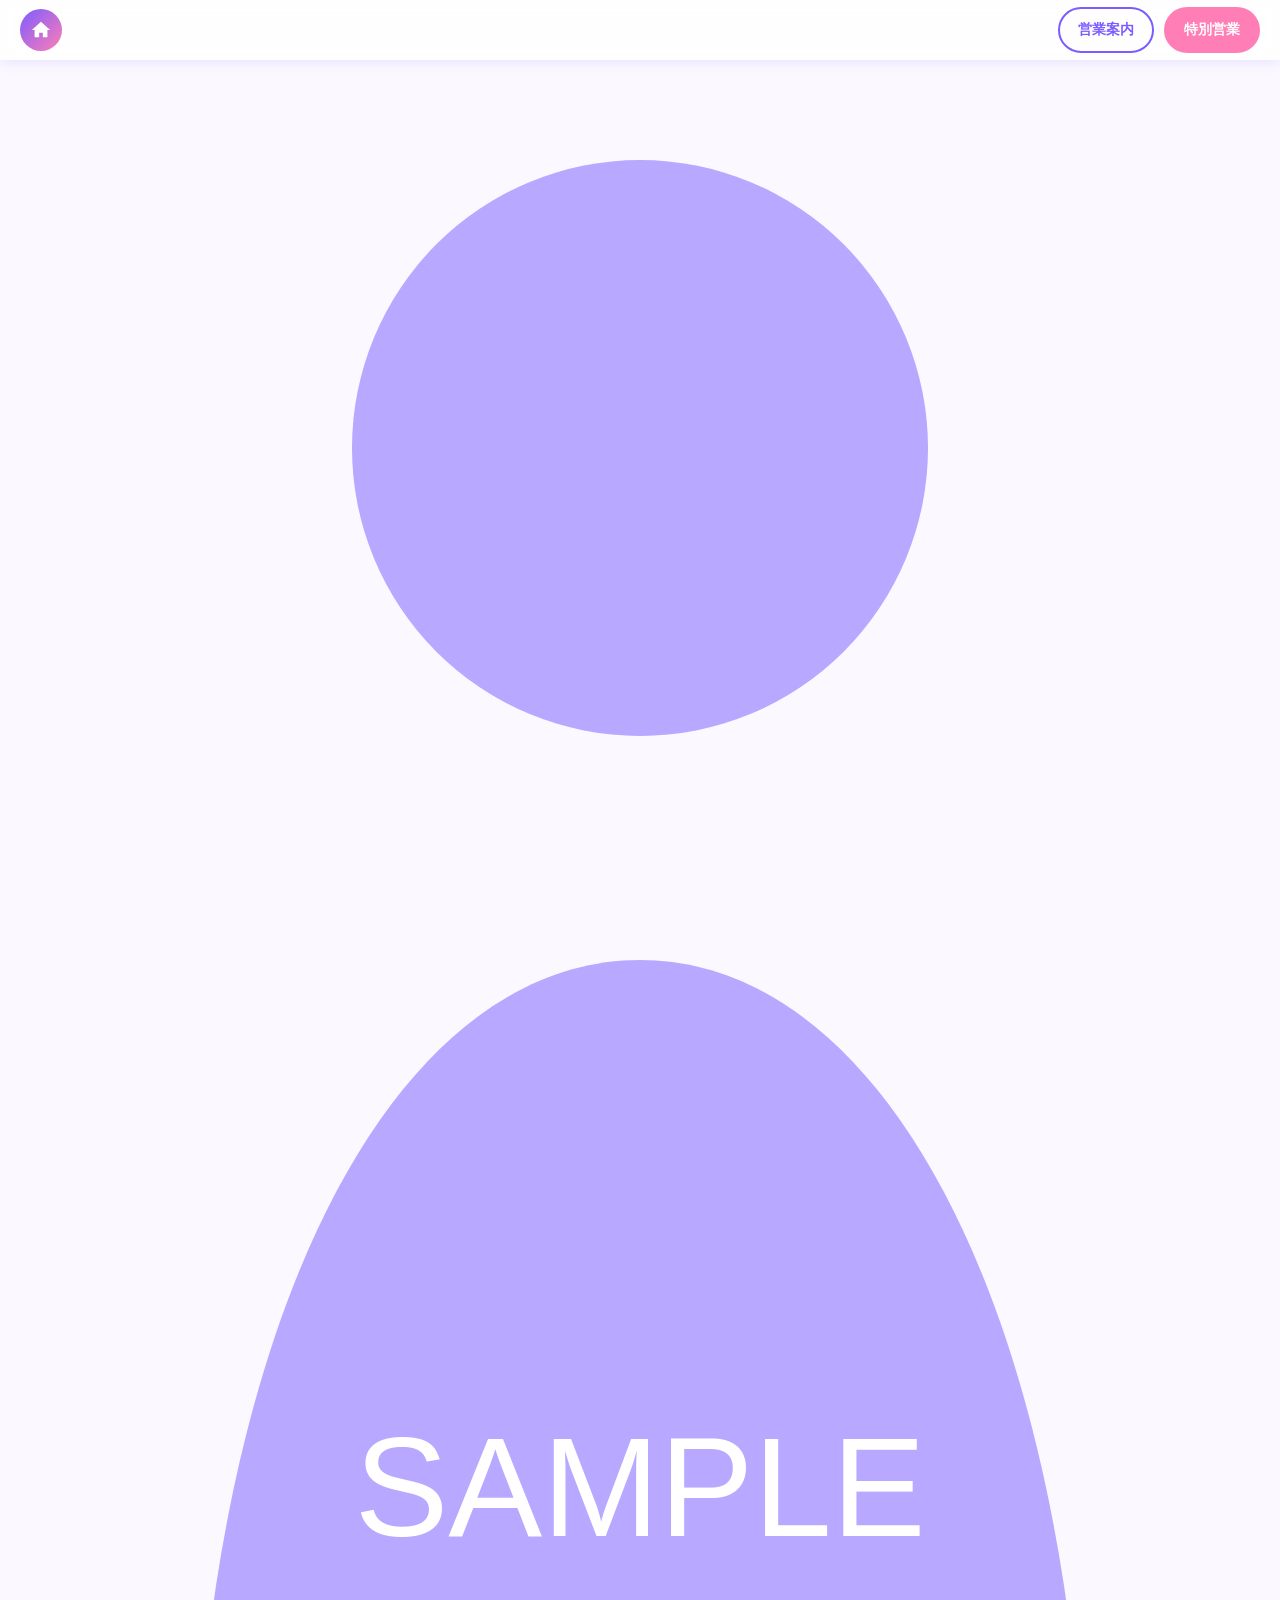
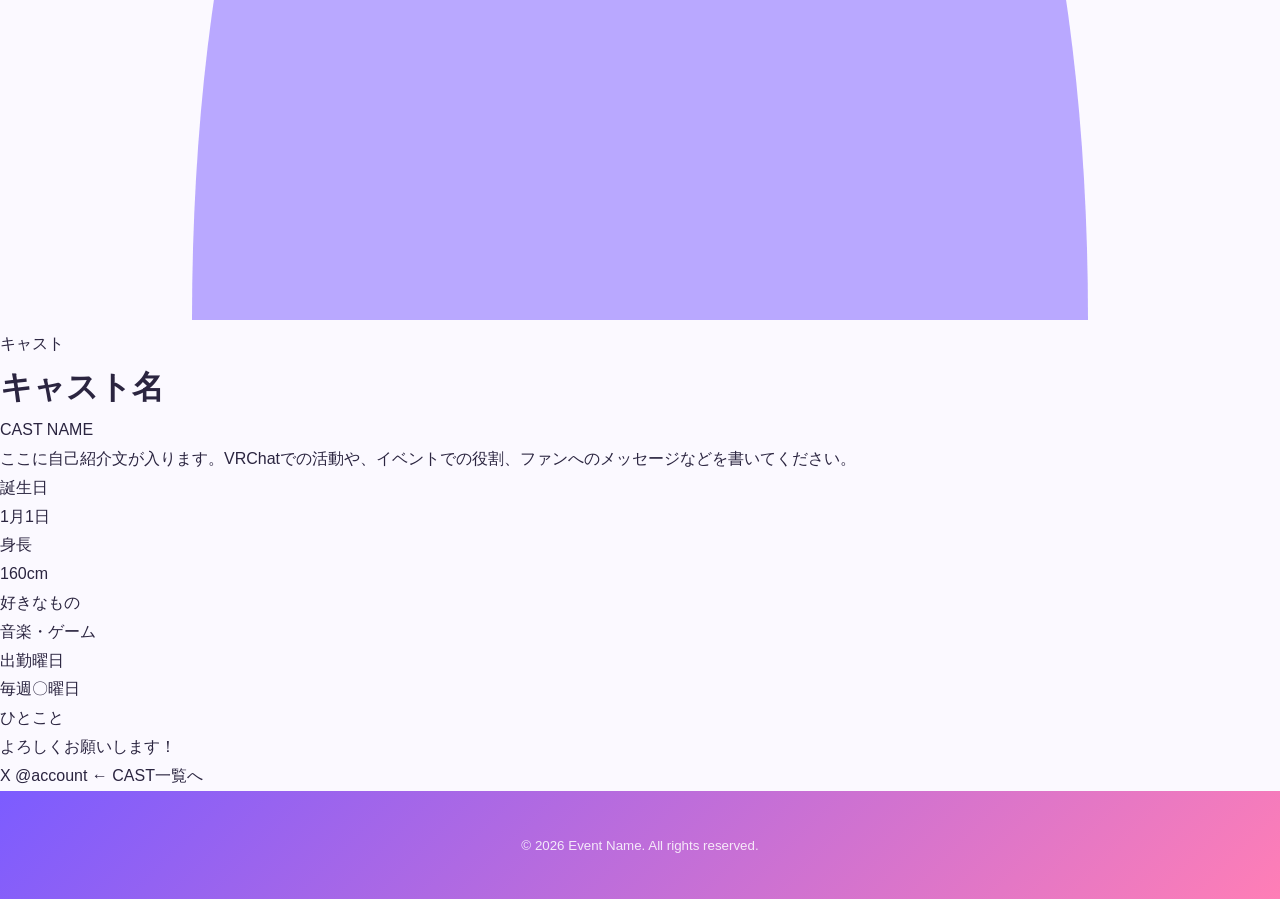
==== cast1.html @ 2e3e6b28 "Add files via upload" ====
<!DOCTYPE html>
<html lang="ja">
<head>
<meta charset="UTF-8">
<meta name="viewport" content="width=device-width, initial-scale=1">
<title>キャスト名 | VRChatイベント</title>
<link rel="stylesheet" href="style.css">
</head>
<body>
<header>
  <a class="home" href="index.html" aria-label="ホーム"><svg viewBox="0 0 24 24"><path d="M12 3 2 12h3v8h5v-5h4v5h5v-8h3z"/></svg></a>
  <nav><a href="index.html#regular">営業案内</a><a class="sp" href="index.html#special">特別営業</a></nav>
</header>

<main class="profile">
  <div class="p-photo"><img src="data:image/svg+xml,%3Csvg xmlns='http://www.w3.org/2000/svg' viewBox='0 0 200 300'%3E%3Ccircle cx='100' cy='70' r='45' fill='%23b9a8ff'/%3E%3Cpath d='M30 300c0-90 30-150 70-150s70 60 70 150z' fill='%23b9a8ff'/%3E%3Ctext x='100' y='240' font-size='22' text-anchor='middle' fill='%23fff' font-family='sans-serif'%3ESAMPLE%3C/text%3E%3C/svg%3E" alt="キャスト名"></div>
  <div class="p-body">
    <span class="tag">キャスト</span>
    <h1>キャスト名</h1>
    <span class="en">CAST NAME</span>
    <p class="p-msg">ここに自己紹介文が入ります。VRChatでの活動や、イベントでの役割、ファンへのメッセージなどを書いてください。</p>
    <dl>
      <dt>誕生日</dt><dd>1月1日</dd>
      <dt>身長</dt><dd>160cm</dd>
      <dt>好きなもの</dt><dd>音楽・ゲーム</dd>
      <dt>出勤曜日</dt><dd>毎週〇曜日</dd>
      <dt>ひとこと</dt><dd>よろしくお願いします！</dd>
    </dl>
    <div class="p-links">
      <a href="#" target="_blank" rel="noopener">X @account</a>
      <a href="index.html#cast">&larr; CAST一覧へ</a>
    </div>
  </div>
</main>

<footer><small>&copy; 2026 Event Name. All rights reserved.</small></footer>
</body>
</html>
---- style.css ----
:root{--main:#7c5cff;--sub:#ff7eb6;--bg:#fbf9ff;--text:#2b2540;--card:#fff}
*{box-sizing:border-box;margin:0;padding:0}
html{scroll-behavior:smooth;scroll-padding-top:70px}
body{font-family:"Hiragino Sans","Noto Sans JP",sans-serif;background:var(--bg);color:var(--text);line-height:1.8}
a{color:inherit;text-decoration:none}

/* ヘッダー（スクロールしても追従） */
header{position:fixed;top:0;left:0;right:0;z-index:100;height:60px;display:flex;justify-content:space-between;align-items:center;padding:0 20px;background:rgba(255,255,255,.85);backdrop-filter:blur(8px);box-shadow:0 2px 12px rgba(124,92,255,.15)}
.home{width:42px;height:42px;border-radius:50%;background:linear-gradient(135deg,var(--main),var(--sub));display:grid;place-items:center}
.home svg{width:22px;height:22px;fill:#fff}
nav{display:flex;gap:10px}
nav a{padding:8px 18px;border-radius:999px;font-weight:700;font-size:14px;border:2px solid var(--main);color:var(--main);transition:.2s}
nav a:hover{background:var(--main);color:#fff}
nav a.sp{border-color:var(--sub);background:var(--sub);color:#fff}

/* ヒーロー */
.hero{min-height:100vh;display:grid;place-items:center;text-align:center;padding:100px 20px 60px;background:radial-gradient(circle at 20% 20%,#ffd6ec 0,transparent 45%),radial-gradient(circle at 80% 70%,#cfc4ff 0,transparent 50%),var(--bg)}
.hero small{letter-spacing:.3em;color:var(--main);font-weight:700}
.hero h1{font-size:clamp(32px,7vw,64px);line-height:1.2;margin:12px 0;background:linear-gradient(90deg,var(--main),var(--sub));-webkit-background-clip:text;background-clip:text;color:transparent}
.hero p{max-width:560px;margin:0 auto}

section{padding:80px 20px;max-width:1000px;margin:0 auto}
h2{text-align:center;font-size:30px;margin-bottom:40px}
h2::after{content:"";display:block;width:60px;height:4px;margin:10px auto 0;border-radius:2px;background:linear-gradient(90deg,var(--main),var(--sub))}

/* 営業案内 */
.info{display:grid;grid-template-columns:repeat(auto-fit,minmax(260px,1fr));gap:20px}
.box{background:var(--card);border-radius:20px;padding:28px;box-shadow:0 6px 24px rgba(124,92,255,.12)}
.box h3{color:var(--main);margin-bottom:8px}
.box.special{border:3px solid var(--sub)}
.box.special h3{color:var(--sub)}
.box dl{display:grid;grid-template-columns:5em 1fr;gap:4px 8px;font-size:15px}
.box dt{font-weight:700}

/* キャストプロフィール */
.cast{display:grid;grid-template-columns:repeat(auto-fit,minmax(280px,1fr));gap:60px 24px;padding-top:60px}
.card{background:var(--card);border-radius:24px;padding:0 24px 28px;box-shadow:0 6px 24px rgba(124,92,255,.12)}
.photo{height:280px;margin-top:-50px;display:flex;justify-content:center;align-items:flex-end}
/* ↓ここのsrcを透過PNGに差し替えて下さい */
.photo img{max-height:100%;max-width:100%;filter:drop-shadow(0 6px 8px rgba(0,0,0,.2))}
.card h3{font-size:22px;text-align:center;margin-top:12px}
.card .en{display:block;text-align:center;font-size:12px;color:var(--main);letter-spacing:.15em}
.card .tag{display:block;width:fit-content;margin:10px auto;padding:2px 14px;border-radius:999px;background:var(--sub);color:#fff;font-size:12px;font-weight:700}
.card dl{display:grid;grid-template-columns:5.5em 1fr;gap:4px 8px;font-size:14px;border-top:1px dashed #cfc4ff;padding-top:12px}
.card dt{color:var(--main);font-weight:700}
.card .x{display:block;text-align:center;margin-top:14px;font-size:13px;font-weight:700;color:var(--main)}

/* フッター */
footer{background:linear-gradient(135deg,var(--main),var(--sub));color:#fff;text-align:center;padding:40px 20px}
.sns{display:flex;justify-content:center;gap:20px;margin-bottom:16px}
.sns a{width:52px;height:52px;border-radius:50%;background:#fff;display:grid;place-items:center;transition:.2s}
.sns a:hover{transform:translateY(-4px)}
.sns svg{width:26px;height:26px;fill:var(--main)}
footer small{opacity:.85}

@media(max-width:600px){nav a{padding:6px 12px;font-size:12px}}
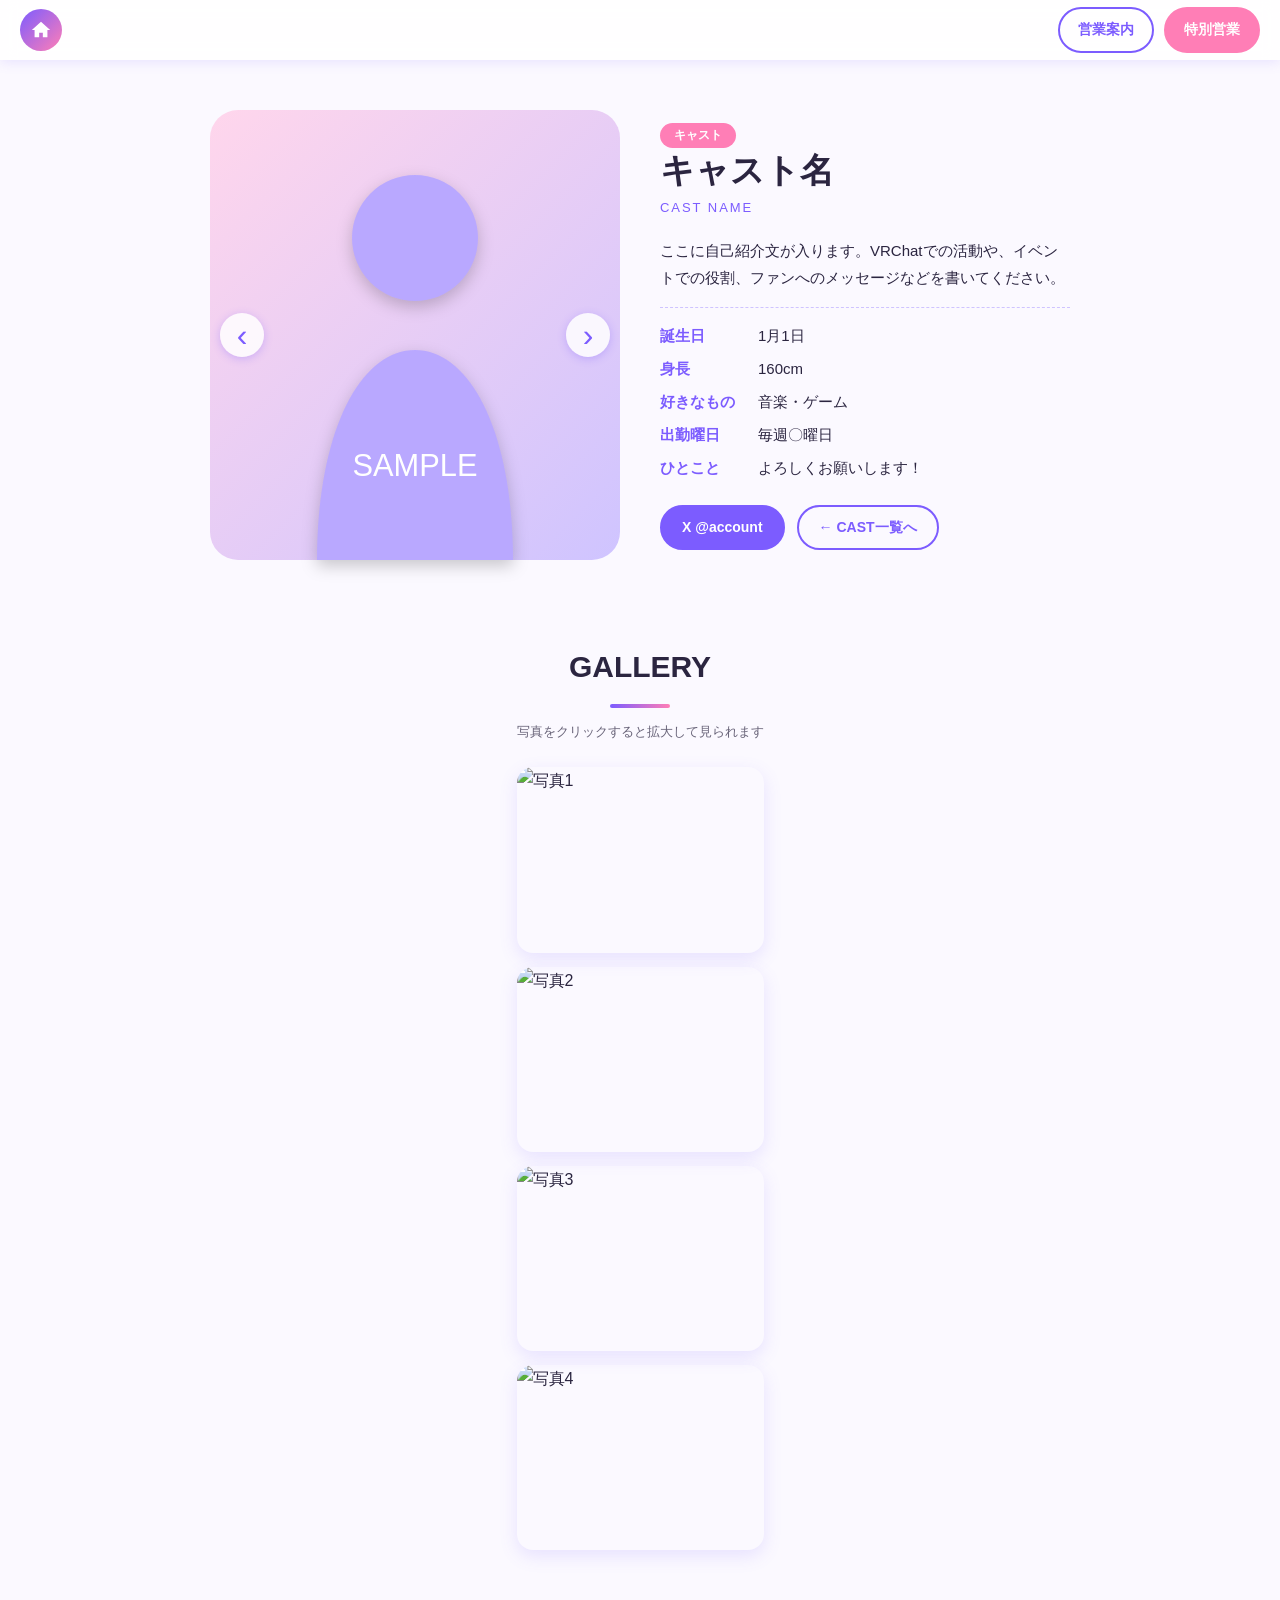
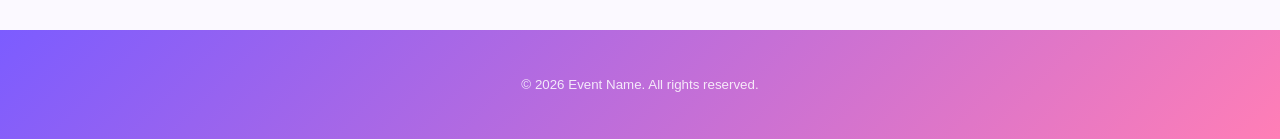
==== commit 9fd03ae9: "Add files via upload" ====
--- a/cast1.html
+++ b/cast1.html
@@ -13,7 +13,27 @@
 </header>
 
 <main class="profile">
-  <div class="p-photo"><img src="data:image/svg+xml,%3Csvg xmlns='http://www.w3.org/2000/svg' viewBox='0 0 200 300'%3E%3Ccircle cx='100' cy='70' r='45' fill='%23b9a8ff'/%3E%3Cpath d='M30 300c0-90 30-150 70-150s70 60 70 150z' fill='%23b9a8ff'/%3E%3Ctext x='100' y='240' font-size='22' text-anchor='middle' fill='%23fff' font-family='sans-serif'%3ESAMPLE%3C/text%3E%3C/svg%3E" alt="キャスト名"></div>
+  <div class="p-photo slider">
+    <!-- 写真を増やす: input と slide をそれぞれ1つ追加し、矢印のfor番号を揃える -->
+    <input type="radio" name="pose" id="pose1" checked>
+    <input type="radio" name="pose" id="pose2">
+    <input type="radio" name="pose" id="pose3">
+    <div class="slide">
+      <img src="data:image/svg+xml,%3Csvg xmlns='http://www.w3.org/2000/svg' viewBox='0 0 200 300'%3E%3Ccircle cx='100' cy='70' r='45' fill='%23b9a8ff'/%3E%3Cpath d='M30 300c0-90 30-150 70-150s70 60 70 150z' fill='%23b9a8ff'/%3E%3Ctext x='100' y='240' font-size='22' text-anchor='middle' fill='%23fff' font-family='sans-serif'%3ESAMPLE%3C/text%3E%3C/svg%3E" alt="キャスト名 1">
+      <label class="arrow prev" for="pose3" aria-label="前の写真">&#8249;</label>
+      <label class="arrow next" for="pose2" aria-label="次の写真">&#8250;</label>
+    </div>
+    <div class="slide">
+      <img src="img/cast1-pose2.svg" alt="キャスト名 2">
+      <label class="arrow prev" for="pose1" aria-label="前の写真">&#8249;</label>
+      <label class="arrow next" for="pose3" aria-label="次の写真">&#8250;</label>
+    </div>
+    <div class="slide">
+      <img src="img/cast1-pose3.svg" alt="キャスト名 3">
+      <label class="arrow prev" for="pose2" aria-label="前の写真">&#8249;</label>
+      <label class="arrow next" for="pose1" aria-label="次の写真">&#8250;</label>
+    </div>
+  </div>
   <div class="p-body">
     <span class="tag">キャスト</span>
     <h1>キャスト名</h1>
@@ -31,6 +51,45 @@
       <a href="index.html#cast">&larr; CAST一覧へ</a>
     </div>
   </div>
+  <section class="gallery" id="gallery">
+    <h2>GALLERY</h2>
+    <p class="g-note">写真をクリックすると拡大して見られます</p>
+    <div class="g-grid">
+      <!-- 写真を増やす: サムネ行と、下の拡大用ブロックをそれぞれコピーし、番号(photoN)を揃える -->
+      <a class="g-item" href="#photo1"><img src="img/photo-sample1.svg" alt="写真1"></a>
+      <a class="g-item" href="#photo2"><img src="img/photo-sample2.svg" alt="写真2"></a>
+      <a class="g-item" href="#photo3"><img src="img/photo-sample3.svg" alt="写真3"></a>
+      <a class="g-item" href="#photo4"><img src="img/photo-sample4.svg" alt="写真4"></a>
+    </div>
+    <div class="lb" id="photo1">
+      <a class="lb-bg" href="#gallery" aria-label="閉じる"></a>
+      <img src="img/photo-sample1.svg" alt="写真1">
+      <a class="lb-close" href="#gallery" aria-label="閉じる">&times;</a>
+      <a class="lb-prev" href="#photo4" aria-label="前へ">&#8249;</a>
+      <a class="lb-next" href="#photo2" aria-label="次へ">&#8250;</a>
+    </div>
+    <div class="lb" id="photo2">
+      <a class="lb-bg" href="#gallery" aria-label="閉じる"></a>
+      <img src="img/photo-sample2.svg" alt="写真2">
+      <a class="lb-close" href="#gallery" aria-label="閉じる">&times;</a>
+      <a class="lb-prev" href="#photo1" aria-label="前へ">&#8249;</a>
+      <a class="lb-next" href="#photo3" aria-label="次へ">&#8250;</a>
+    </div>
+    <div class="lb" id="photo3">
+      <a class="lb-bg" href="#gallery" aria-label="閉じる"></a>
+      <img src="img/photo-sample3.svg" alt="写真3">
+      <a class="lb-close" href="#gallery" aria-label="閉じる">&times;</a>
+      <a class="lb-prev" href="#photo2" aria-label="前へ">&#8249;</a>
+      <a class="lb-next" href="#photo4" aria-label="次へ">&#8250;</a>
+    </div>
+    <div class="lb" id="photo4">
+      <a class="lb-bg" href="#gallery" aria-label="閉じる"></a>
+      <img src="img/photo-sample4.svg" alt="写真4">
+      <a class="lb-close" href="#gallery" aria-label="閉じる">&times;</a>
+      <a class="lb-prev" href="#photo3" aria-label="前へ">&#8249;</a>
+      <a class="lb-next" href="#photo1" aria-label="次へ">&#8250;</a>
+    </div>
+  </section>
 </main>
 
 <footer><small>&copy; 2026 Event Name. All rights reserved.</small></footer>
--- a/style.css
+++ b/style.css
@@ -1,4 +1,3 @@
-
 :root{--main:#7c5cff;--sub:#ff7eb6;--bg:#fbf9ff;--text:#2b2540;--card:#fff}
 *{box-sizing:border-box;margin:0;padding:0}
 html{scroll-behavior:smooth;scroll-padding-top:70px}
@@ -49,9 +48,105 @@
 /* フッター */
 footer{background:linear-gradient(135deg,var(--main),var(--sub));color:#fff;text-align:center;padding:40px 20px}
 .sns{display:flex;justify-content:center;gap:20px;margin-bottom:16px}
-.sns a{width:52px;height:52px;border-radius:50%;background:#fff;display:grid;place-items:center;transition:.2s}
+.sns a{width:52px;height:52px;border-radius:50%;background:#fff;overflow:hidden;display:block;transition:.2s}
 .sns a:hover{transform:translateY(-4px)}
-.sns svg{width:26px;height:26px;fill:var(--main)}
+.sns a img{width:100%;height:100%;object-fit:cover;display:block}
 footer small{opacity:.85}
 
 @media(max-width:600px){nav a{padding:6px 12px;font-size:12px}}
+
+/* カード → 個人ページへのリンク */
+.card{position:relative;transition:.2s}
+.card:hover{transform:translateY(-4px)}
+.card .more{display:block;width:fit-content;margin:16px auto 0;padding:6px 22px;border-radius:999px;background:var(--main);color:#fff;font-size:13px;font-weight:700}
+.card .more::after{content:"";position:absolute;inset:0;border-radius:24px}
+.card .x{position:relative;z-index:1}
+
+/* 個人プロフィールページ */
+.profile{max-width:900px;margin:0 auto;padding:110px 20px 80px;display:grid;grid-template-columns:1fr 1fr;gap:40px;align-items:center}
+.p-photo{background:linear-gradient(135deg,#ffd6ec,#cfc4ff);border-radius:28px;padding:30px 20px 0;display:flex;justify-content:center;align-items:flex-end;min-height:420px}
+.p-photo img{max-width:100%;max-height:420px;filter:drop-shadow(0 6px 8px rgba(0,0,0,.2))}
+.p-body .tag{display:inline-block;padding:2px 14px;border-radius:999px;background:var(--sub);color:#fff;font-size:12px;font-weight:700}
+.p-body h1{font-size:34px;line-height:1.3}
+.p-body .en{color:var(--main);letter-spacing:.15em;font-size:13px}
+.p-msg{margin:16px 0;font-size:15px}
+.p-body dl{display:grid;grid-template-columns:6em 1fr;gap:6px 8px;border-top:1px dashed #cfc4ff;padding-top:14px;font-size:15px}
+.p-body dt{color:var(--main);font-weight:700}
+.p-links{display:flex;gap:12px;flex-wrap:wrap;margin-top:24px}
+.p-links a{padding:8px 20px;border-radius:999px;border:2px solid var(--main);color:var(--main);font-weight:700;font-size:14px}
+.p-links a:first-child{background:var(--main);color:#fff}
+@media(max-width:700px){.profile{grid-template-columns:1fr}}
+
+/* ギャラリー（CSSのみ） */
+.gallery{grid-column:1/-1;padding:40px 0 0}
+.gallery h2{margin-bottom:12px}
+.g-note{text-align:center;font-size:13px;margin-bottom:24px;opacity:.7}
+.g-grid{display:grid;grid-template-columns:repeat(auto-fill,minmax(180px,1fr));gap:14px}
+.g-item{display:block;border-radius:16px;overflow:hidden;cursor:zoom-in;aspect-ratio:4/3;box-shadow:0 6px 18px rgba(124,92,255,.15);transition:.2s}
+.g-item:hover{transform:translateY(-4px)}
+.g-item img{width:100%;height:100%;object-fit:cover;display:block}
+.lb{display:none;position:fixed;inset:0;z-index:200;background:rgba(20,15,40,.88);align-items:center;justify-content:center}
+.lb:target{display:flex}
+.lb-bg{position:absolute;inset:0;cursor:zoom-out}
+.lb>img{position:relative;max-width:80vw;max-height:86vh;border-radius:12px;pointer-events:none}
+.lb-close,.lb-prev,.lb-next{position:absolute;display:grid;place-items:center;width:48px;height:48px;border-radius:50%;background:rgba(255,255,255,.25);color:#fff;font-size:34px;line-height:1}
+.lb-close:hover,.lb-prev:hover,.lb-next:hover{background:rgba(255,255,255,.5)}
+.lb-close{top:16px;right:16px}
+.lb-prev{left:12px;top:50%;transform:translateY(-50%)}
+.lb-next{right:12px;top:50%;transform:translateY(-50%)}
+
+/* 大きい写真のスライダー（CSSのみ） */
+.p-photo{position:relative}
+.slider input{display:none}
+.slide{display:none;width:100%;justify-content:center;align-items:flex-end}
+.slider input:nth-of-type(1):checked ~ .slide:nth-of-type(1){display:flex}
+.slider input:nth-of-type(2):checked ~ .slide:nth-of-type(2){display:flex}
+.slider input:nth-of-type(3):checked ~ .slide:nth-of-type(3){display:flex}
+.slider input:nth-of-type(4):checked ~ .slide:nth-of-type(4){display:flex}
+.slider input:nth-of-type(5):checked ~ .slide:nth-of-type(5){display:flex}
+.slider input:nth-of-type(6):checked ~ .slide:nth-of-type(6){display:flex}
+.arrow{position:absolute;top:50%;transform:translateY(-50%);z-index:2;display:grid;place-items:center;width:44px;height:44px;border-radius:50%;background:rgba(255,255,255,.85);color:var(--main);font-size:32px;line-height:1;cursor:pointer;box-shadow:0 2px 8px rgba(124,92,255,.3);user-select:none;transition:.2s}
+.arrow:hover{background:var(--main);color:#fff}
+.arrow.prev{left:10px}
+.arrow.next{right:10px}
+
+/* キャスト一覧：横に自動でゆっくり流れる（CSSのみ） */
+#cast{max-width:none;padding-left:0;padding-right:0}
+.marquee{overflow:hidden;padding:70px 0 40px}
+.track{display:flex;width:max-content;animation:flow 80s linear infinite}
+.marquee:hover .track{animation-play-state:paused}
+.track .card{width:260px;margin-right:24px;flex:none}
+@keyframes flow{to{transform:translateX(-50%)}}
+@media(prefers-reduced-motion:reduce){.track{animation:none}.marquee{overflow-x:auto}}
+
+/* 左右の矢印で好きなキャストを選べる（CSSのみ） */
+.cast-slider{position:relative}
+.cast-slider>input{display:none}
+.cast-slider .arrow{top:48%;width:52px;height:52px;font-size:38px;z-index:5}
+.cast-slider .arrow.prev{left:14px}
+.cast-slider .arrow.next{right:14px}
+.cs-nav{display:none}
+.auto-btn{position:absolute;bottom:0;left:50%;transform:translateX(-50%);z-index:5;padding:6px 20px;border-radius:999px;background:var(--main);color:#fff;font-size:13px;font-weight:700;cursor:pointer}
+.track{transition:transform .6s ease}
+.cast-slider>input:not(#cs0):checked ~ .marquee .track{animation:none}
+#cs0:checked ~ .n0{display:block}
+#cs1:checked ~ .n1{display:block}
+#cs1:checked ~ .marquee .track{transform:translateX(-0px)}
+#cs2:checked ~ .n2{display:block}
+#cs2:checked ~ .marquee .track{transform:translateX(-284px)}
+#cs3:checked ~ .n3{display:block}
+#cs3:checked ~ .marquee .track{transform:translateX(-568px)}
+#cs4:checked ~ .n4{display:block}
+#cs4:checked ~ .marquee .track{transform:translateX(-852px)}
+#cs5:checked ~ .n5{display:block}
+#cs5:checked ~ .marquee .track{transform:translateX(-1136px)}
+#cs6:checked ~ .n6{display:block}
+#cs6:checked ~ .marquee .track{transform:translateX(-1420px)}
+#cs7:checked ~ .n7{display:block}
+#cs7:checked ~ .marquee .track{transform:translateX(-1704px)}
+#cs8:checked ~ .n8{display:block}
+#cs8:checked ~ .marquee .track{transform:translateX(-1988px)}
+#cs9:checked ~ .n9{display:block}
+#cs9:checked ~ .marquee .track{transform:translateX(-2272px)}
+#cs10:checked ~ .n10{display:block}
+#cs10:checked ~ .marquee .track{transform:translateX(-2556px)}
